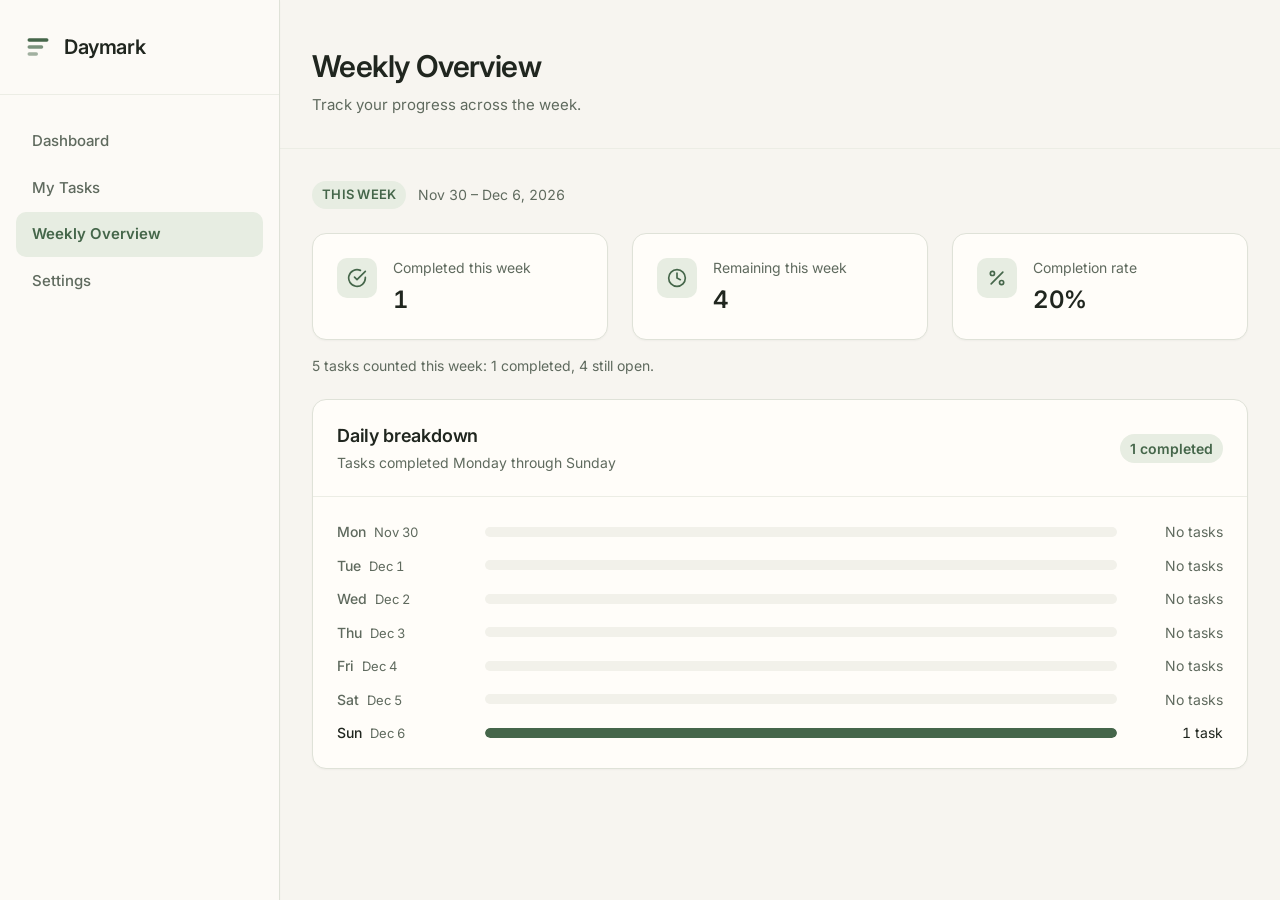
==== overview.html @ 97582ee8 "chore: checkpoint validated Daymark phases 1-3" ====
<!DOCTYPE html>
<html lang="en">
<head>
    <meta charset="UTF-8">
    <meta name="viewport" content="width=device-width, initial-scale=1.0">
    <title>Weekly Overview - Daymark</title>
    <meta name="description" content="Daymark - View your weekly productivity overview.">
    <link rel="preconnect" href="https://fonts.googleapis.com">
    <link rel="preconnect" href="https://fonts.gstatic.com" crossorigin>
    <link href="https://fonts.googleapis.com/css2?family=Inter:wght@400;500;600;700&display=swap" rel="stylesheet">
    <script src="js/theme.js"></script>
    <link rel="stylesheet" href="css/styles.css">
    <link rel="stylesheet" href="css/components.css">
</head>
<body>
    <a href="#main-content" class="skip-link">Skip to main content</a>
    
    <div class="app-container">
        <!-- Mobile Header -->
        <header class="mobile-header">
            <a href="index.html" class="mobile-brand" aria-label="Daymark home">
                <svg class="mobile-brand-mark" viewBox="0 0 32 32" aria-hidden="true" focusable="false" xmlns="http://www.w3.org/2000/svg">
                    <rect x="4" y="6" width="24" height="4" rx="2" fill="currentColor"/>
                    <rect x="4" y="14" width="18" height="4" rx="2" fill="currentColor" opacity="0.7"/>
                    <rect x="4" y="22" width="12" height="4" rx="2" fill="currentColor" opacity="0.5"/>
                </svg>
                <span>Daymark</span>
            </a>
            <button class="mobile-menu-button" id="mobileMenuButton" type="button" aria-expanded="false" aria-controls="sidebarNav" aria-label="Open navigation menu">
                <span class="mobile-menu-icon" aria-hidden="true">
                    <span></span>
                    <span></span>
                    <span></span>
                </span>
                <span>Menu</span>
            </button>
        </header>
        
        <!-- Sidebar Overlay -->
        <div class="sidebar-overlay" id="sidebarOverlay"></div>
        
        <!-- Sidebar Navigation -->
        <aside class="sidebar" id="sidebarNav" role="navigation" aria-label="Main navigation">
            <div class="brand">
                <a href="index.html" class="brand-link" aria-label="Daymark home">
                    <svg class="brand-mark" viewBox="0 0 32 32" aria-hidden="true" focusable="false" xmlns="http://www.w3.org/2000/svg">
                        <rect x="4" y="6" width="24" height="4" rx="2" fill="currentColor"/>
                        <rect x="4" y="14" width="18" height="4" rx="2" fill="currentColor" opacity="0.7"/>
                        <rect x="4" y="22" width="12" height="4" rx="2" fill="currentColor" opacity="0.5"/>
                    </svg>
                    <span class="brand-name">Daymark</span>
                </a>
            </div>
            
            <nav class="nav">
                <ul class="nav-list">
                    <li class="nav-item">
                        <a href="index.html" class="nav-link">Dashboard</a>
                    </li>
                    <li class="nav-item">
                        <a href="tasks.html" class="nav-link">My Tasks</a>
                    </li>
                    <li class="nav-item">
                        <a href="overview.html" class="nav-link" aria-current="page">Weekly Overview</a>
                    </li>
                    <li class="nav-item">
                        <a href="settings.html" class="nav-link">Settings</a>
                    </li>
                </ul>
            </nav>
        </aside>
        
        <!-- Main Content -->
        <main id="main-content" class="main-content" role="main">
            <header class="page-header">
                <h1 class="page-title">Weekly Overview</h1>
                <p class="page-subtitle">Track your progress across the week.</p>
            </header>
            
            <section class="page-body overview-page">
                <div class="overview-period">
                    <span class="overview-period-badge">This week</span>
                    <p class="overview-period-range" id="overviewWeekRange"></p>
                </div>

                <div class="dashboard-notice overview-notice" id="overviewNotice" role="alert" hidden>
                    <p class="dashboard-notice-text" id="overviewNoticeText"></p>
                </div>

                <!-- Weekly summary -->
                <section class="overview-summary" aria-label="Weekly summary">
                    <article class="summary-card">
                        <div class="summary-card-icon" aria-hidden="true">
                            <svg viewBox="0 0 24 24" fill="none" stroke="currentColor" stroke-width="2" stroke-linecap="round" stroke-linejoin="round">
                                <path d="M22 11.08V12a10 10 0 1 1-5.93-9.14"></path>
                                <polyline points="22 4 12 14.01 9 11.01"></polyline>
                            </svg>
                        </div>
                        <div class="summary-card-content">
                            <p class="summary-card-label">Completed this week</p>
                            <p class="summary-card-value" id="overviewCompleted">&mdash;</p>
                        </div>
                    </article>

                    <article class="summary-card">
                        <div class="summary-card-icon" aria-hidden="true">
                            <svg viewBox="0 0 24 24" fill="none" stroke="currentColor" stroke-width="2" stroke-linecap="round" stroke-linejoin="round">
                                <circle cx="12" cy="12" r="10"></circle>
                                <polyline points="12 6 12 12 16 14"></polyline>
                            </svg>
                        </div>
                        <div class="summary-card-content">
                            <p class="summary-card-label">Remaining this week</p>
                            <p class="summary-card-value" id="overviewRemaining">&mdash;</p>
                        </div>
                    </article>

                    <article class="summary-card">
                        <div class="summary-card-icon" aria-hidden="true">
                            <svg viewBox="0 0 24 24" fill="none" stroke="currentColor" stroke-width="2" stroke-linecap="round" stroke-linejoin="round">
                                <line x1="19" y1="5" x2="5" y2="19"></line>
                                <circle cx="6.5" cy="6.5" r="2.5"></circle>
                                <circle cx="17.5" cy="17.5" r="2.5"></circle>
                            </svg>
                        </div>
                        <div class="summary-card-content">
                            <p class="summary-card-label">Completion rate</p>
                            <p class="summary-card-value" id="overviewRate">&mdash;</p>
                        </div>
                    </article>
                </section>

                <p class="overview-summary-note" id="overviewSummaryNote"></p>

                <!-- Daily completed-task breakdown -->
                <section class="card overview-breakdown" aria-labelledby="breakdownHeading">
                    <header class="card-header overview-card-header">
                        <div class="overview-card-heading">
                            <h2 class="card-title" id="breakdownHeading">Daily breakdown</h2>
                            <p class="overview-card-subtitle">Tasks completed Monday through Sunday</p>
                        </div>
                        <p class="overview-week-total" id="overviewWeekTotal">&mdash;</p>
                    </header>
                    <div class="card-body">
                        <ul class="overview-days" id="overviewDayList"></ul>
                        <p class="overview-empty" id="overviewDaysEmpty" hidden></p>
                        <p class="overview-note" id="overviewDaysNote" hidden></p>
                    </div>
                </section>
            </section>
        </main>
    </div>

    <template id="overviewDayTemplate">
        <li class="overview-day">
            <div class="overview-day-label">
                <span class="overview-day-name"></span>
                <span class="overview-day-date"></span>
            </div>
            <div class="overview-day-track" aria-hidden="true">
                <span class="overview-day-bar"></span>
            </div>
            <span class="overview-day-count"></span>
        </li>
    </template>

    <script src="js/storage.js"></script>
    <script src="js/ui.js"></script>
    <script src="js/task-store.js"></script>
    <script src="js/overview.js"></script>
</body>
</html>
---- css/styles.css ----
/*
 * Daymark - Base Styles
 * Minimalist, responsive personal productivity web app
 * Design System - Part 2
 */

:root {
  /* Color Palette - Daymark Design System */
  --bg-primary: #F7F5F0;
  --bg-secondary: #FFFDF9;
  --bg-sidebar: #FCFAF6;
  --bg-subtle: #F2F1EA;
  --bg-sage-light: #E7EDE2;
  --bg-sage-hover: #DCE6D7;
  --bg-completed: #FBFAF5;
  --chart-bar: #96B590;
  --accent-primary: #45664A;
  --accent-hover: #36543B;
  --accent-contrast: #FFFFFF;
  --accent-highlight: rgba(255, 255, 255, 0.12);
  --text-primary: #20261F;
  --text-secondary: #5F6A5E;
  --border-color: #DFE2D8;
  --border-light: #ECEDE5;
  --border-strong: #CFD6C9;
  --focus-color: #3E6043;
  --danger-bg: #FCF1EF;
  --danger-border: #F0C8C2;
  --danger-text: #A82E28;
  --danger-solid: #B23A32;
  --danger-solid-hover: #992E27;
  --danger-contrast: #FFFFFF;
  --warning-bg: #FBF4E3;
  --warning-text: #8A5700;
  --overlay-bg: rgba(28, 35, 28, 0.38);
  --selection-bg: #DCE8D8;
  --shadow-subtle: 0 1px 2px rgba(32, 38, 31, 0.03);
  --shadow-light: 0 1px 2px rgba(32, 38, 31, 0.035);
  --shadow-medium: 0 16px 40px -24px rgba(32, 38, 31, 0.28), 0 4px 12px -8px rgba(32, 38, 31, 0.12);
  --shadow-dialog: 0 24px 48px -16px rgba(32, 38, 31, 0.22);
  
  /* Border Radius - 10-16px range */
  --radius-sm: 10px;
  --radius-md: 12px;
  --radius-lg: 14px;
  --radius-xl: 16px;
  --radius-pill: 999px;
  
  /* Spacing - 8px rhythm */
  --space-1: 0.5rem;   /* 8px */
  --space-2: 0.75rem;  /* 12px */
  --space-3: 1rem;     /* 16px */
  --space-4: 1.5rem;   /* 24px */
  --space-5: 2rem;     /* 32px */
  --space-6: 3rem;     /* 48px */
  --space-7: 4rem;     /* 64px */
  
  /* Legacy spacing aliases for compatibility */
  --space-xs: var(--space-1);
  --space-sm: var(--space-2);
  --space-md: var(--space-3);
  --space-lg: var(--space-4);
  --space-xl: var(--space-5);
  --space-2xl: var(--space-6);
  
  /* Typography */
  --font-family: Inter, -apple-system, BlinkMacSystemFont, 'Segoe UI', 'Roboto', 'Oxygen',
    'Ubuntu', 'Cantarell', 'Fira Sans', 'Droid Sans', 'Helvetica Neue',
    sans-serif;
  --font-size-xs: 0.8125rem;  /* 13px */
  --font-size-sm: 0.875rem;   /* 14px */
  --font-size-base: 0.9375rem; /* 15px */
  --font-size-md: 1rem;       /* 16px */
  --font-size-lg: 1.125rem;   /* 18px */
  --font-size-xl: 1.25rem;    /* 20px */
  --font-size-2xl: 1.5rem;    /* 24px */
  --font-size-3xl: 1.875rem;  /* 30px */
  
  --line-height-tight: 1.25;
  --line-height-snug: 1.375;
  --line-height-normal: 1.5;
  --line-height-relaxed: 1.625;
  --line-height-loose: 1.75;
  
  --font-weight-normal: 400;
  --font-weight-medium: 500;
  --font-weight-semibold: 600;
  --font-weight-bold: 700;
  
  /* Layout */
  --sidebar-width: 280px;
  --header-height: 64px;
  --content-max-width: 1280px;
  
  /* Transitions */
  --transition-fast: 150ms ease;
  --transition-base: 200ms ease;
  --transition-slow: 300ms ease;
  
  color-scheme: light;
}

/* Dark appearance */
html[data-theme="dark"] {
  color-scheme: dark;
  --bg-primary: #121612;
  --bg-secondary: #1B201B;
  --bg-sidebar: #171C17;
  --bg-subtle: #242B23;
  --bg-sage-light: #2B372B;
  --bg-sage-hover: #354435;
  --bg-completed: #191E19;
  --chart-bar: #55795A;
  --accent-primary: #A2CBA5;
  --accent-hover: #BADDBE;
  --accent-contrast: #101A11;
  --accent-highlight: rgba(255, 255, 255, 0.18);
  --text-primary: #EEF3ED;
  --text-secondary: #A9B5A7;
  --border-color: #374036;
  --border-light: #2B332A;
  --border-strong: #4A5648;
  --focus-color: #BCDEC0;
  --danger-bg: #382221;
  --danger-border: #6F3733;
  --danger-text: #F3B4AE;
  --danger-solid: #C64B43;
  --danger-solid-hover: #B5413A;
  --danger-contrast: #FFFFFF;
  --warning-bg: #382F1D;
  --warning-text: #F0C77E;
  --overlay-bg: rgba(0, 0, 0, 0.62);
  --selection-bg: #354A36;
  --shadow-subtle: 0 1px 2px rgba(0, 0, 0, 0.24);
  --shadow-light: 0 1px 2px rgba(0, 0, 0, 0.28);
  --shadow-medium: 0 16px 40px -22px rgba(0, 0, 0, 0.7), 0 4px 12px -8px rgba(0, 0, 0, 0.35);
  --shadow-dialog: 0 24px 48px -16px rgba(0, 0, 0, 0.68);
}

/* Reset and Base Styles */
*, *::before, *::after {
  box-sizing: border-box;
}

* {
  margin: 0;
  padding: 0;
}

[hidden] {
  display: none !important;
}

html {
  line-height: var(--line-height-relaxed);
  -webkit-text-size-adjust: 100%;
  font-family: var(--font-family);
  font-synthesis: none;
  text-rendering: optimizeLegibility;
}

body {
  background-color: var(--bg-primary);
  color: var(--text-primary);
  min-height: 100vh;
  font-size: var(--font-size-base);
  font-weight: var(--font-weight-normal);
  line-height: var(--line-height-normal);
  -webkit-font-smoothing: antialiased;
  -moz-osx-font-smoothing: grayscale;
}

::selection {
  background-color: var(--selection-bg);
  color: var(--text-primary);
}

/* Accessibility - Skip to main content */
.skip-link {
  position: absolute;
  top: -40px;
  left: 0;
  background: var(--accent-primary);
  color: var(--accent-contrast);
  padding: var(--space-1) var(--space-3);
  text-decoration: none;
  font-size: var(--font-size-sm);
  font-weight: var(--font-weight-medium);
  z-index: 100;
  border-radius: 0 0 var(--radius-sm) 0;
  transition: top var(--transition-base);
}

.skip-link:focus {
  top: 0;
  outline: 2px solid var(--focus-color);
  outline-offset: 2px;
}

/* Layout Structure */
.app-container {
  display: flex;
  min-height: 100vh;
}

/* Mobile header is only shown at the mobile breakpoint */
.mobile-header {
  display: none;
}

/* Mobile Menu Button */
.mobile-menu-button {
  display: none;
  align-items: center;
  gap: var(--space-1);
  padding: var(--space-2) var(--space-3);
  font-family: var(--font-family);
  font-size: var(--font-size-sm);
  font-weight: var(--font-weight-medium);
  color: var(--text-primary);
  background-color: var(--bg-secondary);
  border: 1px solid var(--border-color);
  border-radius: var(--radius-sm);
  cursor: pointer;
  transition: background-color var(--transition-base), border-color var(--transition-base),
    color var(--transition-base), transform var(--transition-fast);
}

.mobile-menu-button:hover {
  background-color: var(--bg-subtle);
  border-color: var(--border-strong);
}

.mobile-menu-button:active {
  transform: translateY(1px);
}

.mobile-menu-button[aria-expanded="true"] {
  color: var(--accent-primary);
  background-color: var(--bg-sage-light);
  border-color: var(--accent-primary);
}

.mobile-menu-button:focus {
  outline: 2px solid var(--focus-color);
  outline-offset: 2px;
}

.mobile-menu-icon {
  width: 18px;
  height: 18px;
  display: flex;
  flex-direction: column;
  justify-content: center;
  gap: 3px;
}

.mobile-menu-icon span {
  display: block;
  width: 100%;
  height: 2px;
  background-color: currentColor;
  border-radius: 1px;
}

/* Sidebar */
.sidebar {
  width: var(--sidebar-width);
  background-color: var(--bg-sidebar);
  border-right: 1px solid var(--border-color);
  display: flex;
  flex-direction: column;
  position: fixed;
  left: 0;
  top: 0;
  height: 100vh;
  overflow-y: auto;
  z-index: 50;
  box-shadow: var(--shadow-subtle);
}

/* Brand */
.brand {
  padding: var(--space-5) var(--space-4);
  border-bottom: 1px solid var(--border-light);
}

.brand-link {
  display: flex;
  align-items: center;
  gap: var(--space-2);
  text-decoration: none;
  color: var(--text-primary);
  font-size: var(--font-size-xl);
  font-weight: var(--font-weight-semibold);
  letter-spacing: -0.02em;
  transition: color var(--transition-base);
}

.brand-link:hover {
  color: var(--accent-primary);
}

.brand-link:focus {
  outline: 2px solid var(--focus-color);
  outline-offset: 2px;
  border-radius: var(--radius-sm);
}

.brand-mark {
  width: 28px;
  height: 28px;
  flex-shrink: 0;
  color: var(--accent-primary);
}

.brand-name {
  font-weight: var(--font-weight-semibold);
}

/* Navigation */
.nav {
  flex: 1;
  padding: var(--space-4) 0;
}

.nav-list {
  list-style: none;
  display: flex;
  flex-direction: column;
  gap: 2px;
  padding: 0 var(--space-3);
}

.nav-item {
  width: 100%;
}

.nav-link {
  display: flex;
  align-items: center;
  padding: var(--space-2) var(--space-3);
  text-decoration: none;
  color: var(--text-secondary);
  font-size: var(--font-size-base);
  border-radius: var(--radius-sm);
  transition: background-color var(--transition-base), color var(--transition-base);
  font-weight: var(--font-weight-medium);
  line-height: var(--line-height-snug);
}

.nav-link:hover {
  background-color: var(--bg-subtle);
  color: var(--text-primary);
}

.nav-link:active {
  background-color: var(--bg-sage-light);
}

.nav-link:focus {
  outline: 2px solid var(--focus-color);
  outline-offset: 2px;
  background-color: var(--bg-subtle);
  color: var(--text-primary);
}

.nav-link[aria-current="page"] {
  background-color: var(--bg-sage-light);
  color: var(--accent-primary);
  font-weight: var(--font-weight-semibold);
}

.nav-link[aria-current="page"]:hover {
  background-color: var(--bg-sage-hover);
}

/* Main Content */
.main-content {
  flex: 1;
  margin-left: var(--sidebar-width);
  min-height: 100vh;
  background-color: var(--bg-primary);
}

.page-header {
  padding: var(--space-6) var(--space-5) var(--space-5);
  /* Keep header text aligned with the centered page body on wide screens. */
  padding-inline: max(
    var(--space-5),
    calc((100% - var(--content-max-width)) / 2 + var(--space-5))
  );
  border-bottom: 1px solid var(--border-light);
  background-color: transparent;
}

.page-title {
  font-size: var(--font-size-3xl);
  font-weight: var(--font-weight-semibold);
  color: var(--text-primary);
  letter-spacing: -0.02em;
  line-height: var(--line-height-tight);
  margin-bottom: var(--space-1);
}

.page-subtitle {
  font-size: var(--font-size-base);
  color: var(--text-secondary);
  line-height: var(--line-height-normal);
}

/* Typography polish */
.page-title,
.dashboard-greeting,
.dashboard-card-title,
.card-title,
.task-empty-title,
.dialog-title {
  text-wrap: balance;
}

.summary-card-value,
.settings-task-count,
.dashboard-date,
.deadline-date,
.overview-period-range,
.overview-day-date,
.overview-day-count,
.weekly-labels,
.task-due,
.task-completed-at {
  font-variant-numeric: tabular-nums;
}

.page-body {
  width: 100%;
  max-width: var(--content-max-width);
  margin-inline: auto;
  padding: var(--space-5);
}

/* Placeholder Content (kept for other pages) */
.placeholder-section {
  background-color: var(--bg-secondary);
  border: 1px solid var(--border-color);
  border-radius: var(--radius-lg);
  padding: var(--space-5);
  box-shadow: var(--shadow-light);
}

.placeholder-title {
  font-size: var(--font-size-lg);
  font-weight: var(--font-weight-semibold);
  color: var(--text-primary);
  line-height: var(--line-height-snug);
  margin-bottom: var(--space-2);
}

.placeholder-description {
  color: var(--text-secondary);
  font-size: var(--font-size-base);
  line-height: var(--line-height-relaxed);
}

/* Dashboard Styles */
.dashboard-welcome {
  margin-bottom: var(--space-5);
}

.dashboard-greeting {
  font-size: var(--font-size-2xl);
  font-weight: var(--font-weight-semibold);
  color: var(--text-primary);
  line-height: var(--line-height-tight);
  letter-spacing: -0.02em;
  margin-bottom: var(--space-1);
}

.dashboard-date {
  font-size: var(--font-size-base);
  color: var(--text-secondary);
  margin-bottom: var(--space-1);
}

.dashboard-tagline {
  font-size: var(--font-size-base);
  color: var(--text-secondary);
}

.dashboard-notice {
  margin-bottom: var(--space-4);
  padding: var(--space-3) var(--space-4);
  border: 1px solid var(--danger-border);
  border-left: 4px solid var(--danger-solid);
  border-radius: var(--radius-md);
  background-color: var(--danger-bg);
}

.dashboard-notice-text {
  font-size: var(--font-size-sm);
  color: var(--danger-text);
  line-height: var(--line-height-snug);
}

/* Summary Cards */
.dashboard-summary {
  display: grid;
  grid-template-columns: repeat(3, 1fr);
  gap: var(--space-4);
  margin-bottom: var(--space-5);
}

.summary-card {
  background-color: var(--bg-secondary);
  border: 1px solid var(--border-color);
  border-radius: var(--radius-lg);
  padding: var(--space-4);
  box-shadow: var(--shadow-light);
  display: flex;
  align-items: flex-start;
  gap: var(--space-3);
}

.summary-card-icon {
  width: 40px;
  height: 40px;
  border-radius: var(--radius-sm);
  background-color: var(--bg-sage-light);
  color: var(--accent-primary);
  display: flex;
  align-items: center;
  justify-content: center;
  flex-shrink: 0;
}

.summary-card-icon svg {
  width: 20px;
  height: 20px;
}

.summary-card-content {
  flex: 1;
  min-width: 0;
}

.summary-card-label {
  font-size: var(--font-size-sm);
  color: var(--text-secondary);
  margin-bottom: var(--space-1);
  line-height: var(--line-height-snug);
}

.summary-card-value {
  font-size: var(--font-size-2xl);
  font-weight: var(--font-weight-semibold);
  color: var(--text-primary);
  line-height: var(--line-height-tight);
  letter-spacing: -0.02em;
}

/* Dashboard Grid */
.dashboard-grid {
  display: grid;
  grid-template-columns: 2fr 1fr;
  gap: var(--space-5);
  align-items: start;
}

.dashboard-main {
  display: flex;
  flex-direction: column;
  gap: var(--space-5);
}

.dashboard-sidebar {
  display: flex;
  flex-direction: column;
  gap: var(--space-5);
}

/* Dashboard Cards */
.dashboard-card {
  background-color: var(--bg-secondary);
  border: 1px solid var(--border-color);
  border-radius: var(--radius-lg);
  box-shadow: var(--shadow-light);
  overflow: hidden;
}

.dashboard-card-header {
  padding: var(--space-4) var(--space-4) var(--space-3);
  display: flex;
  align-items: center;
  justify-content: space-between;
  gap: var(--space-2);
  border-bottom: 1px solid var(--border-light);
}

.dashboard-card-title {
  font-size: var(--font-size-lg);
  font-weight: var(--font-weight-semibold);
  color: var(--text-primary);
  line-height: var(--line-height-snug);
  letter-spacing: -0.01em;
}

.dashboard-card-link {
  flex-shrink: 0;
  font-size: var(--font-size-sm);
  color: var(--accent-primary);
  text-decoration: none;
  font-weight: var(--font-weight-medium);
  white-space: nowrap;
  transition: color var(--transition-base);
}

.dashboard-card-link:hover {
  color: var(--accent-hover);
  text-decoration: underline;
}

.dashboard-card-link:focus {
  outline: 2px solid var(--focus-color);
  outline-offset: 2px;
  border-radius: var(--radius-sm);
}

.dashboard-card-body {
  padding: var(--space-4);
}

/* Today's Tasks */
.tasks-list {
  display: flex;
  flex-direction: column;
  gap: var(--space-2);
}

.task-item {
  display: flex;
  align-items: flex-start;
  gap: var(--space-3);
  padding: var(--space-3);
  border: 1px solid var(--border-light);
  border-radius: var(--radius-md);
  transition: background-color var(--transition-base), border-color var(--transition-base),
    box-shadow var(--transition-base);
}

.task-item:hover {
  background-color: var(--bg-primary);
  border-color: var(--border-strong);
  box-shadow: var(--shadow-subtle);
}

.task-item:focus-within {
  border-color: var(--accent-primary);
  box-shadow: 0 0 0 1px var(--accent-primary);
}

.task-checkbox {
  width: 18px;
  height: 18px;
  margin-top: 2px;
  cursor: pointer;
  accent-color: var(--accent-primary);
  flex-shrink: 0;
}

.task-content {
  flex: 1;
  min-width: 0;
  display: flex;
  flex-direction: column;
  gap: var(--space-1);
}

.task-title {
  font-size: var(--font-size-base);
  color: var(--text-primary);
  font-weight: var(--font-weight-semibold);
  line-height: var(--line-height-snug);
}

.task-meta {
  display: flex;
  align-items: center;
  flex-wrap: wrap;
  gap: var(--space-2);
  font-size: var(--font-size-xs);
}

.task-category {
  color: var(--text-secondary);
  padding: 2px var(--space-1);
  background-color: var(--bg-sage-light);
  border-radius: var(--radius-pill);
  font-weight: var(--font-weight-medium);
}

.task-priority {
  padding: 2px var(--space-1);
  border-radius: var(--radius-pill);
  font-weight: var(--font-weight-medium);
}

.task-priority-high {
  background-color: var(--danger-bg);
  color: var(--danger-text);
}

.task-priority-medium {
  background-color: var(--warning-bg);
  color: var(--warning-text);
}

.task-priority-low {
  background-color: var(--bg-sage-light);
  color: var(--accent-primary);
}

.task-time {
  color: var(--text-secondary);
}

.task-time-overdue {
  color: var(--danger-text);
  font-weight: var(--font-weight-medium);
}

.task-time-completed {
  color: var(--accent-primary);
}

.task-item.is-completed .task-title {
  color: var(--text-secondary);
  text-decoration: line-through;
}

.dashboard-empty {
  padding: var(--space-4) var(--space-2);
  text-align: center;
  font-size: var(--font-size-sm);
  color: var(--text-secondary);
}

.dashboard-more-link {
  display: inline-block;
  margin-top: var(--space-3);
  font-size: var(--font-size-sm);
  font-weight: var(--font-weight-medium);
  color: var(--accent-primary);
  text-decoration: none;
  transition: color var(--transition-base);
}

.dashboard-more-link:hover {
  color: var(--accent-hover);
  text-decoration: underline;
}

.dashboard-more-link:focus {
  outline: 2px solid var(--focus-color);
  outline-offset: 2px;
  border-radius: var(--radius-sm);
}

/* Upcoming Deadlines */
.deadlines-list {
  display: flex;
  flex-direction: column;
  gap: var(--space-2);
}

.deadline-item {
  padding: var(--space-3);
  border: 1px solid var(--border-light);
  border-radius: var(--radius-md);
  display: flex;
  flex-direction: column;
  gap: var(--space-1);
}

.deadline-item.urgent {
  border-color: var(--danger-border);
  background-color: var(--danger-bg);
}

.deadline-title {
  font-size: var(--font-size-base);
  color: var(--text-primary);
  font-weight: var(--font-weight-medium);
  line-height: var(--line-height-snug);
}

.deadline-date {
  font-size: var(--font-size-xs);
  color: var(--text-secondary);
}

.deadline-item.urgent .deadline-date {
  color: var(--danger-text);
  font-weight: var(--font-weight-medium);
}

/* Weekly Progress */
.weekly-chart {
  display: flex;
  align-items: end;
  gap: var(--space-2);
  height: 120px;
  margin-bottom: var(--space-2);
  padding: var(--space-2) 0;
}

.weekly-bar-container {
  flex: 1;
  display: flex;
  flex-direction: column;
  align-items: center;
  gap: var(--space-1);
  height: 100%;
  justify-content: end;
}

.weekly-bar {
  width: 100%;
  min-height: 8px;
  background-color: var(--chart-bar);
  border-radius: var(--radius-sm) var(--radius-sm) 0 0;
  position: relative;
  transition: height var(--transition-base), background-color var(--transition-base);
}

.weekly-day {
  font-size: var(--font-size-xs);
  color: var(--text-secondary);
  font-weight: var(--font-weight-medium);
}

.weekly-labels {
  display: flex;
  justify-content: space-between;
  font-size: var(--font-size-xs);
  color: var(--text-secondary);
}

/* Daily Focus */
.focus-card {
  margin-bottom: var(--space-5);
  border-color: var(--border-strong);
}

.focus-card-header {
  align-items: flex-start;
}

.focus-heading-group {
  display: flex;
  align-items: flex-start;
  gap: var(--space-3);
  min-width: 0;
}

.focus-icon {
  display: flex;
  align-items: center;
  justify-content: center;
  width: 40px;
  height: 40px;
  flex-shrink: 0;
  color: var(--accent-primary);
  background-color: var(--bg-sage-light);
  border-radius: var(--radius-sm);
}

.focus-icon svg {
  width: 20px;
  height: 20px;
}

.focus-heading-text {
  min-width: 0;
}

.focus-date {
  margin-top: 2px;
  color: var(--text-secondary);
  font-size: var(--font-size-sm);
  font-variant-numeric: tabular-nums;
}

.focus-manage {
  flex-shrink: 0;
}

.focus-body {
  display: flex;
  flex-direction: column;
  gap: var(--space-4);
}

.focus-storage-note {
  padding: var(--space-2) var(--space-3);
  color: var(--warning-text);
  background-color: var(--warning-bg);
  border: 1px solid var(--border-color);
  border-radius: var(--radius-sm);
  font-size: var(--font-size-sm);
  line-height: var(--line-height-snug);
  overflow-wrap: anywhere;
}

.focus-storage-note.is-error {
  color: var(--danger-text);
  background-color: var(--danger-bg);
  border-color: var(--danger-border);
}

.focus-intention {
  padding: var(--space-3);
  background-color: var(--bg-subtle);
  border-left: 3px solid var(--accent-primary);
  border-radius: var(--radius-md);
}

.focus-label {
  display: block;
  margin-bottom: var(--space-1);
  color: var(--text-secondary);
  font-size: var(--font-size-xs);
  font-weight: var(--font-weight-semibold);
  letter-spacing: 0.06em;
  line-height: var(--line-height-snug);
  text-transform: uppercase;
}

.focus-intention-text {
  color: var(--text-primary);
  font-size: var(--font-size-md);
  line-height: var(--line-height-normal);
  overflow-wrap: anywhere;
}

.focus-intention-text.is-placeholder {
  color: var(--text-secondary);
  font-style: italic;
}

.focus-text-button {
  margin-top: var(--space-1);
  padding: 2px 0;
  color: var(--accent-primary);
  background: none;
  border: 0;
  border-radius: var(--radius-sm);
  font-family: var(--font-family);
  font-size: var(--font-size-sm);
  font-weight: var(--font-weight-medium);
  line-height: var(--line-height-normal);
  cursor: pointer;
  transition: color var(--transition-base);
}

.focus-text-button:hover {
  color: var(--accent-hover);
  text-decoration: underline;
}

.focus-text-button:focus-visible {
  outline: 2px solid var(--focus-color);
  outline-offset: 2px;
}

.focus-intention-input {
  min-height: 76px;
  width: 100%;
}

.focus-intention-form .focus-intention-input {
  min-height: 76px;
}

.focus-intention-meta {
  display: flex;
  justify-content: space-between;
  gap: var(--space-2);
  margin-top: var(--space-1);
}

.focus-hint {
  color: var(--text-secondary);
  font-size: var(--font-size-xs);
  line-height: var(--line-height-snug);
}

.focus-form-actions {
  display: flex;
  flex-wrap: wrap;
  gap: var(--space-2);
  margin-top: var(--space-2);
}

.focus-progress {
  display: flex;
  flex-direction: column;
  gap: var(--space-1);
}

.focus-progress-header {
  display: flex;
  align-items: flex-end;
  justify-content: space-between;
  gap: var(--space-2);
}

.focus-progress-header .focus-label {
  margin-bottom: 2px;
}

.focus-progress-count {
  color: var(--text-primary);
  font-size: var(--font-size-base);
  font-weight: var(--font-weight-semibold);
  font-variant-numeric: tabular-nums;
  line-height: var(--line-height-snug);
}

.focus-progress-percent {
  color: var(--accent-primary);
  font-size: var(--font-size-xl);
  font-weight: var(--font-weight-semibold);
  font-variant-numeric: tabular-nums;
  line-height: 1;
}

.focus-progress-track {
  height: 8px;
  margin-top: var(--space-1);
  overflow: hidden;
  background-color: var(--bg-subtle);
  border: 1px solid var(--border-light);
  border-radius: var(--radius-pill);
}

.focus-progress-fill {
  width: 0;
  height: 100%;
  background-color: var(--accent-primary);
  border-radius: inherit;
  transition: width var(--transition-base), background-color var(--transition-base);
}

.focus-summary {
  color: var(--text-secondary);
  font-size: var(--font-size-sm);
  line-height: var(--line-height-snug);
}

.focus-task-grid {
  display: grid;
  grid-template-columns: repeat(auto-fit, minmax(200px, 1fr));
  gap: var(--space-2);
}

.focus-task {
  display: flex;
  align-items: flex-start;
  gap: var(--space-2);
  min-width: 0;
  padding: var(--space-3);
  background-color: var(--bg-secondary);
  border: 1px solid var(--border-light);
  border-radius: var(--radius-md);
  transition: background-color var(--transition-base), border-color var(--transition-base),
    box-shadow var(--transition-base);
}

.focus-task:hover {
  background-color: var(--bg-primary);
  border-color: var(--border-strong);
  box-shadow: var(--shadow-subtle);
}

.focus-task:focus-within {
  border-color: var(--accent-primary);
  box-shadow: 0 0 0 1px var(--accent-primary);
}

.focus-task.is-completed {
  background-color: var(--bg-completed);
}

.focus-task-check {
  display: flex;
  align-items: center;
  justify-content: center;
  width: 28px;
  height: 28px;
  margin: -2px 0 0 -4px;
  flex-shrink: 0;
  border-radius: var(--radius-sm);
  cursor: pointer;
}

.focus-task-checkbox {
  width: 18px;
  height: 18px;
  margin: 0;
  accent-color: var(--accent-primary);
  cursor: pointer;
}

.focus-task-content {
  display: flex;
  flex: 1;
  flex-direction: column;
  gap: var(--space-1);
  min-width: 0;
}

.focus-task-title {
  color: var(--text-primary);
  font-size: var(--font-size-sm);
  font-weight: var(--font-weight-semibold);
  line-height: var(--line-height-snug);
  overflow-wrap: anywhere;
}

.focus-task.is-completed .focus-task-title {
  color: var(--text-secondary);
  text-decoration: line-through;
}

.focus-task-meta {
  display: flex;
  align-items: center;
  flex-wrap: wrap;
  gap: 6px;
  font-size: var(--font-size-xs);
  line-height: var(--line-height-snug);
}

.focus-task-meta .task-category,
.focus-task-meta .task-priority {
  font-size: var(--font-size-xs);
}

.focus-task-meta .task-time {
  font-size: var(--font-size-xs);
}

.focus-task-remove {
  width: 32px;
  height: 32px;
  margin: -4px -4px 0 0;
  font-size: var(--font-size-lg);
}

.focus-task .focus-task-remove {
  width: 32px;
  height: 32px;
}

.focus-empty {
  display: flex;
  flex-direction: column;
  align-items: center;
  gap: var(--space-2);
  padding: var(--space-4) var(--space-3);
  text-align: center;
  background-color: var(--bg-primary);
  border: 1px dashed var(--border-strong);
  border-radius: var(--radius-md);
}

.focus-empty-title {
  color: var(--text-primary);
  font-size: var(--font-size-md);
  font-weight: var(--font-weight-semibold);
  line-height: var(--line-height-snug);
}

.focus-empty-text {
  max-width: 46ch;
  color: var(--text-secondary);
  font-size: var(--font-size-sm);
  line-height: var(--line-height-relaxed);
}

.focus-empty .btn {
  margin-top: var(--space-1);
}

.focus-complete {
  display: flex;
  align-items: flex-start;
  gap: var(--space-3);
  padding: var(--space-3);
  background-color: var(--bg-sage-light);
  border: 1px solid var(--border-color);
  border-radius: var(--radius-md);
}

.focus-complete-icon {
  display: flex;
  align-items: center;
  justify-content: center;
  width: 28px;
  height: 28px;
  flex-shrink: 0;
  color: var(--accent-contrast);
  background-color: var(--accent-primary);
  border-radius: 50%;
}

.focus-complete-icon svg {
  width: 16px;
  height: 16px;
}

.focus-complete-title {
  color: var(--text-primary);
  font-size: var(--font-size-base);
  font-weight: var(--font-weight-semibold);
  line-height: var(--line-height-snug);
}

.focus-complete-text {
  margin-top: 2px;
  color: var(--text-secondary);
  font-size: var(--font-size-sm);
  line-height: var(--line-height-snug);
}

/* Daily Focus selection dialog */
.focus-dialog-body {
  display: flex;
  flex-direction: column;
  gap: var(--space-2);
}

.focus-dialog-intro {
  color: var(--text-secondary);
  font-size: var(--font-size-sm);
  line-height: var(--line-height-relaxed);
}

.focus-limit {
  color: var(--accent-primary);
  font-size: var(--font-size-xs);
  font-weight: var(--font-weight-semibold);
  font-variant-numeric: tabular-nums;
  line-height: var(--line-height-snug);
}

.focus-dialog-list {
  display: flex;
  flex-direction: column;
  gap: var(--space-3);
}

.focus-candidate-group {
  min-width: 0;
  padding: 0;
  border: 0;
}

.focus-candidate-group legend {
  padding: 0;
  margin-bottom: var(--space-1);
  color: var(--text-secondary);
  font-size: var(--font-size-xs);
  font-weight: var(--font-weight-semibold);
  letter-spacing: 0.06em;
  text-transform: uppercase;
}

.focus-candidate-note {
  margin-bottom: var(--space-1);
  color: var(--text-secondary);
  font-size: var(--font-size-xs);
  line-height: var(--line-height-snug);
}

.focus-candidate-list {
  display: flex;
  flex-direction: column;
  gap: var(--space-1);
}

.focus-candidate {
  display: flex;
  align-items: flex-start;
  gap: var(--space-2);
  padding: var(--space-2);
  background-color: var(--bg-secondary);
  border: 1px solid var(--border-light);
  border-radius: var(--radius-sm);
  cursor: pointer;
  transition: background-color var(--transition-base), border-color var(--transition-base),
    box-shadow var(--transition-base);
}

.focus-candidate:hover {
  background-color: var(--bg-primary);
  border-color: var(--border-strong);
}

.focus-candidate:focus-within {
  border-color: var(--accent-primary);
  box-shadow: 0 0 0 1px var(--accent-primary);
}

.focus-candidate.is-selected {
  background-color: var(--bg-subtle);
  border-color: var(--accent-primary);
}

.focus-candidate-checkbox {
  width: 18px;
  height: 18px;
  margin-top: 2px;
  flex-shrink: 0;
  accent-color: var(--accent-primary);
  cursor: pointer;
}

.focus-candidate-body {
  display: flex;
  flex: 1;
  flex-direction: column;
  gap: 4px;
  min-width: 0;
}

.focus-candidate-title {
  color: var(--text-primary);
  font-size: var(--font-size-sm);
  font-weight: var(--font-weight-medium);
  line-height: var(--line-height-snug);
  overflow-wrap: anywhere;
}

.focus-candidate.is-completed .focus-candidate-title {
  color: var(--text-secondary);
  text-decoration: line-through;
}

.focus-candidate-meta {
  display: flex;
  align-items: center;
  flex-wrap: wrap;
  gap: 6px;
  color: var(--text-secondary);
  font-size: var(--font-size-xs);
  line-height: var(--line-height-snug);
}

.focus-candidate-status {
  color: var(--accent-primary);
  font-weight: var(--font-weight-medium);
}

.focus-dialog-empty {
  padding: var(--space-4) var(--space-2);
  color: var(--text-secondary);
  font-size: var(--font-size-sm);
  line-height: var(--line-height-relaxed);
  text-align: center;
}

.focus-dialog-empty a {
  color: var(--accent-primary);
  font-weight: var(--font-weight-medium);
  text-decoration: underline;
  text-underline-offset: 2px;
}

.focus-dialog-empty a:focus-visible {
  outline: 2px solid var(--focus-color);
  outline-offset: 2px;
  border-radius: var(--radius-sm);
}

/* Weekly Overview Page */
.overview-page {
  display: flex;
  flex-direction: column;
  gap: var(--space-4);
}

.overview-period {
  display: flex;
  align-items: center;
  flex-wrap: wrap;
  gap: var(--space-2);
}

.overview-period-badge {
  display: inline-flex;
  align-items: center;
  padding: 4px 10px;
  border-radius: var(--radius-pill);
  background-color: var(--bg-sage-light);
  color: var(--accent-primary);
  font-size: var(--font-size-xs);
  font-weight: var(--font-weight-semibold);
  letter-spacing: 0.02em;
  text-transform: uppercase;
}

.overview-period-range {
  font-size: var(--font-size-sm);
  color: var(--text-secondary);
}

.overview-notice {
  margin-bottom: 0;
}

.overview-summary {
  display: grid;
  grid-template-columns: repeat(3, minmax(0, 1fr));
  gap: var(--space-4);
}

.overview-summary-note {
  margin-top: calc(var(--space-1) * -1);
  font-size: var(--font-size-sm);
  color: var(--text-secondary);
  line-height: var(--line-height-snug);
}

.overview-card-header {
  display: flex;
  align-items: center;
  justify-content: space-between;
  gap: var(--space-3);
}

.overview-card-heading {
  min-width: 0;
}

.overview-card-subtitle {
  margin-top: 4px;
  font-size: var(--font-size-sm);
  color: var(--text-secondary);
  line-height: var(--line-height-snug);
}

.overview-week-total {
  flex-shrink: 0;
  padding: 4px 10px;
  border-radius: var(--radius-pill);
  background-color: var(--bg-sage-light);
  color: var(--accent-primary);
  font-size: var(--font-size-sm);
  font-weight: var(--font-weight-semibold);
  white-space: nowrap;
}

.overview-days {
  display: flex;
  flex-direction: column;
  gap: var(--space-2);
  list-style: none;
}

.overview-day {
  display: grid;
  grid-template-columns: 132px minmax(0, 1fr) 90px;
  align-items: center;
  gap: var(--space-3);
}

.overview-day-label {
  display: flex;
  align-items: baseline;
  gap: var(--space-1);
  min-width: 0;
}

.overview-day-name {
  font-size: var(--font-size-sm);
  font-weight: var(--font-weight-medium);
  color: var(--text-primary);
}

.overview-day-date {
  font-size: var(--font-size-xs);
  color: var(--text-secondary);
  white-space: nowrap;
}

.overview-day-track {
  height: 10px;
  border-radius: var(--radius-pill);
  background-color: var(--bg-subtle);
  overflow: hidden;
}

.overview-day-bar {
  display: block;
  width: 0;
  height: 100%;
  border-radius: var(--radius-pill);
  background-color: var(--accent-primary);
  transition: width var(--transition-base);
}

.overview-day.is-empty .overview-day-name,
.overview-day.is-empty .overview-day-count {
  color: var(--text-secondary);
}

.overview-day-count {
  font-size: var(--font-size-sm);
  color: var(--text-primary);
  text-align: right;
  white-space: nowrap;
}

.overview-empty {
  padding: var(--space-4) var(--space-2);
  text-align: center;
  font-size: var(--font-size-sm);
  color: var(--text-secondary);
}

.overview-note {
  margin-top: var(--space-3);
  font-size: var(--font-size-xs);
  color: var(--text-secondary);
  line-height: var(--line-height-snug);
}

/* Settings Page */
.settings-page {
  display: flex;
  flex-direction: column;
  gap: var(--space-4);
}

.settings-card-header .settings-description {
  margin-top: var(--space-1);
  font-size: var(--font-size-sm);
  color: var(--text-secondary);
  line-height: var(--line-height-snug);
}

.settings-fieldset {
  min-width: 0;
  margin: 0;
  padding: 0;
  border: 0;
}

.settings-fieldset:disabled .settings-choice {
  opacity: 0.55;
  cursor: not-allowed;
}

.settings-fieldset:disabled .settings-choice:hover {
  border-color: var(--border-color);
  background-color: var(--bg-secondary);
}

.settings-choice-grid {
  display: grid;
  grid-template-columns: repeat(3, minmax(0, 1fr));
  gap: var(--space-2);
}

.settings-choice {
  display: flex;
  align-items: flex-start;
  gap: var(--space-2);
  padding: var(--space-3);
  border: 1px solid var(--border-color);
  border-radius: var(--radius-md);
  background-color: var(--bg-secondary);
  cursor: pointer;
  transition: background-color var(--transition-base), border-color var(--transition-base), box-shadow var(--transition-base);
}

.settings-choice:hover {
  border-color: var(--accent-primary);
  background-color: var(--bg-subtle);
}

.settings-choice:active {
  background-color: var(--bg-sage-light);
}

.settings-choice.is-selected {
  border-color: var(--accent-primary);
  background-color: var(--bg-sage-light);
  box-shadow: inset 0 0 0 1px var(--accent-primary);
}

.settings-choice:focus-within {
  outline: 2px solid var(--focus-color);
  outline-offset: 2px;
}

.settings-radio {
  flex-shrink: 0;
  margin: 3px 0 0;
  accent-color: var(--accent-primary);
}

.settings-choice-content {
  display: flex;
  flex-direction: column;
  gap: 2px;
  min-width: 0;
}

.settings-choice-title {
  font-size: var(--font-size-sm);
  font-weight: var(--font-weight-medium);
  color: var(--text-primary);
  line-height: var(--line-height-snug);
}

.settings-choice-description {
  font-size: var(--font-size-xs);
  color: var(--text-secondary);
  line-height: var(--line-height-snug);
}

.settings-status {
  margin-top: var(--space-3);
  font-size: var(--font-size-sm);
  color: var(--text-secondary);
  line-height: var(--line-height-snug);
}

.settings-status.is-error {
  color: var(--danger-text);
}

.settings-data-row {
  display: flex;
  align-items: center;
  justify-content: space-between;
  flex-wrap: wrap;
  gap: var(--space-4);
}

.settings-data-label {
  margin-bottom: 2px;
  font-size: var(--font-size-sm);
  color: var(--text-secondary);
}

.settings-task-count {
  font-size: var(--font-size-2xl);
  font-weight: var(--font-weight-semibold);
  color: var(--text-primary);
  line-height: var(--line-height-tight);
  letter-spacing: -0.02em;
}

.settings-actions {
  display: flex;
  flex-wrap: wrap;
  gap: var(--space-2);
}

.settings-actions .btn svg {
  width: 16px;
  height: 16px;
}

.btn:disabled {
  opacity: 0.5;
  box-shadow: none;
  cursor: not-allowed;
  transform: none;
}

.btn:disabled:hover {
  background-color: var(--bg-secondary);
  border-color: var(--border-color);
}

.btn-primary:disabled:hover {
  background-color: var(--accent-primary);
  border-color: var(--accent-primary);
}

.btn-danger:disabled:hover {
  background-color: var(--danger-solid);
  border-color: var(--danger-solid);
}

.settings-help {
  margin-top: var(--space-3);
  font-size: var(--font-size-xs);
  color: var(--text-secondary);
  line-height: var(--line-height-relaxed);
}

.settings-about {
  display: flex;
  flex-direction: column;
  gap: var(--space-2);
}

.settings-about-name {
  font-size: var(--font-size-lg);
  font-weight: var(--font-weight-semibold);
  color: var(--text-primary);
  line-height: var(--line-height-snug);
}

.settings-about-text {
  font-size: var(--font-size-base);
  color: var(--text-secondary);
  line-height: var(--line-height-relaxed);
}

.settings-about-list {
  display: grid;
  grid-template-columns: repeat(2, minmax(0, 1fr));
  gap: var(--space-3);
  margin-top: var(--space-2);
}

.settings-about-list dt {
  margin-bottom: 2px;
  font-size: var(--font-size-xs);
  font-weight: var(--font-weight-semibold);
  color: var(--text-secondary);
  letter-spacing: 0.04em;
  text-transform: uppercase;
}

.settings-about-list dd {
  margin: 0;
  font-size: var(--font-size-sm);
  color: var(--text-primary);
  overflow-wrap: anywhere;
}

/* Tasks Page */
.page-header-actions {
  display: flex;
  align-items: center;
  justify-content: space-between;
  gap: var(--space-4);
  width: 100%;
}

.page-header-text {
  min-width: 0;
}

.task-add-button {
  flex-shrink: 0;
}

.task-add-button svg {
  width: 16px;
  height: 16px;
}

.task-controls {
  display: flex;
  flex-direction: column;
  gap: var(--space-3);
  padding: var(--space-4);
  margin-bottom: var(--space-4);
  background-color: var(--bg-secondary);
  border: 1px solid var(--border-color);
  border-radius: var(--radius-lg);
  box-shadow: var(--shadow-light);
}

.task-search {
  position: relative;
}

.task-search-icon {
  position: absolute;
  top: 50%;
  left: var(--space-3);
  width: 18px;
  height: 18px;
  color: var(--text-secondary);
  pointer-events: none;
  transform: translateY(-50%);
}

.task-search .task-search-input {
  padding-left: 42px;
  padding-right: 44px;
}

.task-search-input::placeholder {
  color: var(--text-secondary);
  opacity: 1;
}

.task-search-shortcut {
  position: absolute;
  top: 50%;
  right: var(--space-2);
  display: inline-flex;
  align-items: center;
  justify-content: center;
  min-width: 24px;
  height: 24px;
  padding: 0 6px;
  font-family: var(--font-family);
  font-size: var(--font-size-xs);
  font-weight: var(--font-weight-medium);
  line-height: 1;
  color: var(--text-secondary);
  background-color: var(--bg-subtle);
  border: 1px solid var(--border-color);
  border-radius: 6px;
  pointer-events: none;
  transform: translateY(-50%);
}

.task-filter-grid {
  display: grid;
  grid-template-columns: repeat(4, minmax(0, 1fr));
  gap: var(--space-3);
}

.filter-field {
  display: flex;
  flex-direction: column;
  gap: 4px;
  min-width: 0;
}

.filter-label {
  font-size: var(--font-size-xs);
  font-weight: var(--font-weight-medium);
  color: var(--text-secondary);
  line-height: var(--line-height-snug);
}

.filter-select {
  padding-top: var(--space-1);
  padding-bottom: var(--space-1);
  text-overflow: ellipsis;
  cursor: pointer;
}

.task-list-toolbar {
  display: flex;
  align-items: center;
  justify-content: space-between;
  gap: var(--space-3);
  min-height: 28px;
  margin-bottom: var(--space-2);
}

.task-list {
  display: flex;
  flex-direction: column;
  gap: var(--space-2);
}

.task-count {
  font-size: var(--font-size-sm);
  font-weight: var(--font-weight-medium);
  color: var(--text-secondary);
}

.task-clear-filters {
  padding: 2px 6px;
  font-family: var(--font-family);
  font-size: var(--font-size-sm);
  font-weight: var(--font-weight-medium);
  color: var(--accent-primary);
  background: none;
  border: 0;
  border-radius: var(--radius-pill);
  text-decoration: underline;
  text-underline-offset: 2px;
  cursor: pointer;
  transition: background-color var(--transition-base), color var(--transition-base);
}

.task-clear-filters:hover {
  color: var(--accent-hover);
  background-color: var(--bg-subtle);
}

.task-clear-filters:active {
  background-color: var(--bg-sage-light);
}

.task-item-manage {
  align-items: flex-start;
  gap: var(--space-3);
  padding: var(--space-3);
  background-color: var(--bg-secondary);
  border-color: var(--border-color);
}

.task-item-manage.is-completed {
  background-color: var(--bg-completed);
}

.task-heading {
  display: flex;
  align-items: center;
  flex-wrap: wrap;
  gap: var(--space-1);
}

.task-item-manage .task-title {
  overflow-wrap: anywhere;
}

.task-item-manage.is-completed .task-title {
  color: var(--text-secondary);
  text-decoration: line-through;
  text-decoration-thickness: 1px;
}

.task-description {
  color: var(--text-secondary);
  font-size: var(--font-size-sm);
  line-height: var(--line-height-normal);
  overflow-wrap: anywhere;
}

.task-status-completed {
  display: inline-flex;
  align-items: center;
  padding: 1px 8px;
  color: var(--accent-primary);
  font-size: var(--font-size-xs);
  font-weight: var(--font-weight-semibold);
  line-height: var(--line-height-normal);
  white-space: nowrap;
  background-color: var(--bg-sage-light);
  border-radius: var(--radius-pill);
}

.task-due {
  display: inline-flex;
  align-items: center;
  gap: 4px;
  color: var(--text-secondary);
}

.task-due.is-overdue {
  color: var(--danger-text);
  font-weight: var(--font-weight-semibold);
}

.task-completed-at {
  color: var(--text-secondary);
}

.task-actions {
  display: flex;
  align-items: center;
  gap: 2px;
  flex-shrink: 0;
}

.task-toggle {
  cursor: pointer;
}

.task-empty {
  display: flex;
  flex-direction: column;
  align-items: center;
  padding: var(--space-6) var(--space-4);
  text-align: center;
  background-color: var(--bg-secondary);
  border: 1px solid var(--border-color);
  border-radius: var(--radius-lg);
  box-shadow: var(--shadow-light);
}

.task-empty-icon {
  display: flex;
  align-items: center;
  justify-content: center;
  width: 48px;
  height: 48px;
  margin-bottom: var(--space-3);
  color: var(--accent-primary);
  background-color: var(--bg-sage-light);
  border-radius: 50%;
}

.task-empty-icon svg {
  width: 24px;
  height: 24px;
}

.task-empty-title {
  margin-bottom: var(--space-1);
  font-size: var(--font-size-lg);
  font-weight: var(--font-weight-semibold);
  color: var(--text-primary);
  line-height: var(--line-height-snug);
  letter-spacing: -0.01em;
}

.task-empty-text {
  max-width: 42ch;
  color: var(--text-secondary);
  font-size: var(--font-size-base);
  line-height: var(--line-height-relaxed);
}

.task-empty-actions {
  display: flex;
  flex-wrap: wrap;
  justify-content: center;
  gap: var(--space-2);
  margin-top: var(--space-4);
}

/* Responsive Design */
@media (max-width: 968px) {
  .sidebar {
    width: 240px;
  }
  
  .main-content {
    margin-left: 240px;
  }
  
  .dashboard-summary {
    grid-template-columns: 1fr;
  }
  
  .overview-summary {
    grid-template-columns: 1fr;
  }
  
  .dashboard-grid {
    grid-template-columns: 1fr;
    gap: var(--space-4);
  }
  
  .task-filter-grid {
    grid-template-columns: repeat(2, minmax(0, 1fr));
  }
}

@media (max-width: 768px) {
  .app-container {
    flex-direction: column;
  }
  
  /* Mobile Header with Menu Button */
  .mobile-header {
    display: flex;
    align-items: center;
    justify-content: space-between;
    padding: var(--space-3) var(--space-4);
    background-color: var(--bg-secondary);
    border-bottom: 1px solid var(--border-color);
    position: sticky;
    top: 0;
    z-index: 40;
  }
  
  .mobile-brand {
    display: flex;
    align-items: center;
    gap: var(--space-2);
    text-decoration: none;
    color: var(--text-primary);
    font-size: var(--font-size-lg);
    font-weight: var(--font-weight-semibold);
    letter-spacing: -0.02em;
  }
  
  .mobile-brand:focus {
    outline: 2px solid var(--focus-color);
    outline-offset: 2px;
    border-radius: var(--radius-sm);
  }
  
  .mobile-brand-mark {
    width: 24px;
    height: 24px;
    flex-shrink: 0;
    color: var(--accent-primary);
  }
  
  .mobile-menu-button {
    display: flex;
  }
  
  .sidebar {
    position: fixed;
    left: 0;
    top: 0;
    height: 100vh;
    width: var(--sidebar-width);
    transform: translateX(-100%);
    transition: transform var(--transition-base);
    border-right: 1px solid var(--border-color);
    border-bottom: none;
    box-shadow: var(--shadow-medium);
  }
  
  .sidebar.is-open {
    transform: translateX(0);
  }
  
  .sidebar-overlay {
    display: none;
    position: fixed;
    inset: 0;
    background-color: var(--overlay-bg);
    z-index: 45;
    opacity: 0;
    transition: opacity var(--transition-base);
  }
  
  .sidebar-overlay.is-visible {
    display: block;
    opacity: 1;
  }
  
  .brand {
    display: none;
  }
  
  .nav {
    padding: var(--space-5) 0 var(--space-4);
  }
  
  .nav-list {
    padding: 0 var(--space-3);
    gap: 2px;
  }
  
  .nav-link {
    padding: var(--space-2) var(--space-3);
    font-size: var(--font-size-base);
  }
  
  .main-content {
    margin-left: 0;
  }
  
  .page-header {
    padding: var(--space-5) var(--space-4) var(--space-4);
  }
  
  .page-title {
    font-size: 1.75rem;
  }
  
  .page-subtitle {
    font-size: var(--font-size-sm);
  }
  
  .page-body {
    padding: var(--space-4);
  }

  /* Comfortable touch targets without enlarging the artwork. */
  .task-item-manage .task-checkbox {
    width: 22px;
    height: 22px;
    margin-top: 1px;
  }

  .task-actions .icon-button {
    width: 44px;
    height: 44px;
  }
  
  .placeholder-section {
    padding: var(--space-4);
  }
  
  .task-controls {
    padding: var(--space-3);
  }
  
  .task-filter-grid {
    gap: var(--space-2);
  }
  
  .task-empty {
    padding: var(--space-5) var(--space-3);
  }
  
  .task-item-manage {
    gap: var(--space-2);
  }
  
  .dashboard-greeting {
    font-size: var(--font-size-xl);
  }
  
  .dashboard-summary {
    gap: var(--space-3);
  }
  
  .summary-card {
    padding: var(--space-3);
  }
  
  .summary-card-icon {
    width: 36px;
    height: 36px;
  }
  
  .summary-card-icon svg {
    width: 18px;
    height: 18px;
  }
  
  .summary-card-value {
    font-size: var(--font-size-xl);
  }
  
  .dashboard-grid {
    gap: var(--space-4);
  }
  
  .dashboard-card-header {
    padding: var(--space-3);
  }
  
  .dashboard-card-body {
    padding: var(--space-3);
  }
  
  .task-item {
    padding: var(--space-2);
  }
  
  .deadline-item {
    padding: var(--space-2);
  }
  
  .weekly-chart {
    height: 100px;
  }
  
  .overview-card-header {
    padding: var(--space-3);
  }
  
  .overview-breakdown .card-body {
    padding: var(--space-3);
  }
  
  .overview-day {
    grid-template-columns: 104px minmax(0, 1fr) 78px;
    gap: var(--space-2);
  }
  
  .settings-choice-grid {
    grid-template-columns: 1fr;
  }
  
  .settings-data-row {
    align-items: flex-start;
  }
}

@media (max-width: 480px) {
  .mobile-header {
    padding: var(--space-2) var(--space-3);
  }
  
  .page-header {
    padding: var(--space-4) var(--space-3) var(--space-3);
  }
  
  .page-body {
    padding: var(--space-3);
  }
  
  .placeholder-section {
    padding: var(--space-3);
  }
  
  .page-header-actions {
    flex-wrap: wrap;
  }
  
  .task-add-button {
    width: 100%;
  }
  
  .task-empty-actions {
    width: 100%;
    max-width: 240px;
    flex-direction: column;
  }
  
  .task-empty-actions .btn {
    width: 100%;
  }
  
  .task-item-manage {
    padding: 14px;
  }
  
  .task-actions {
    gap: 0;
  }
  
  .mobile-brand {
    font-size: var(--font-size-md);
  }
  
  .mobile-brand-mark {
    width: 22px;
    height: 22px;
  }
  
  .dashboard-welcome {
    margin-bottom: var(--space-4);
  }
  
  .dashboard-greeting {
    font-size: var(--font-size-lg);
  }
  
  .dashboard-summary {
    gap: var(--space-2);
  }
  
  .summary-card {
    padding: var(--space-3);
  }
  
  .summary-card-icon {
    width: 32px;
    height: 32px;
  }
  
  .summary-card-icon svg {
    width: 16px;
    height: 16px;
  }
  
  .summary-card-value {
    font-size: var(--font-size-lg);
  }
  
  .dashboard-card-header {
    flex-direction: column;
    align-items: flex-start;
    gap: var(--space-2);
  }
  
  .task-item {
    gap: var(--space-2);
  }
  
  .task-meta {
    gap: var(--space-1);
  }
  
  .weekly-chart {
    height: 80px;
    gap: var(--space-1);
  }
  
  .overview-summary-note {
    margin-top: 0;
  }
  
  .overview-card-header {
    flex-direction: column;
    align-items: flex-start;
    gap: var(--space-2);
  }
  
  .overview-day {
    grid-template-columns: minmax(0, 1fr) auto;
    gap: var(--space-1) var(--space-2);
  }
  
  .overview-day-label {
    grid-column: 1;
    grid-row: 1;
  }
  
  .overview-day-count {
    grid-column: 2;
    grid-row: 1;
  }
  
  .overview-day-track {
    grid-column: 1 / -1;
    grid-row: 2;
  }
  
  .settings-card-header {
    padding: var(--space-3);
  }
  
  .settings-page .card-body {
    padding: var(--space-3);
  }
  
  .settings-data-row {
    flex-direction: column;
  }
  
  .settings-actions {
    width: 100%;
    flex-direction: column;
  }
  
  .settings-actions .btn {
    width: 100%;
  }
  
  .settings-task-count {
    font-size: var(--font-size-xl);
  }
  
  .settings-about-list {
    grid-template-columns: 1fr;
  }
}

/* Daily Focus responsive polish */
@media (max-width: 968px) {
  .focus-card {
    margin-bottom: var(--space-4);
  }
}

@media (max-width: 768px) {
  .focus-card .btn,
  .focus-dialog .btn {
    min-height: 44px;
  }

  .focus-text-button {
    min-height: 44px;
    padding: var(--space-2) 0;
  }

  .focus-task-check {
    width: 44px;
    height: 44px;
    margin: -10px 0 -10px -10px;
  }

  .focus-task-checkbox {
    width: 20px;
    height: 20px;
  }

  .focus-task .focus-task-remove {
    width: 44px;
    height: 44px;
    margin: -10px -10px 0 0;
  }

  .focus-task {
    padding: var(--space-3) var(--space-2) var(--space-3) var(--space-3);
  }

  .focus-candidate {
    min-height: 44px;
    padding: var(--space-3) var(--space-2);
  }

  .focus-candidate-checkbox {
    width: 20px;
    height: 20px;
    margin-top: 1px;
  }
}

@media (max-width: 480px) {
  .focus-heading-group {
    gap: var(--space-2);
  }

  .focus-icon {
    width: 36px;
    height: 36px;
  }

  .focus-icon svg {
    width: 18px;
    height: 18px;
  }

  .focus-progress-percent {
    font-size: var(--font-size-lg);
  }

  .focus-task-grid {
    grid-template-columns: 1fr;
  }

  .focus-empty .btn {
    width: 100%;
  }

  .focus-form-actions .btn {
    flex: 1 1 auto;
  }
}

/* Focus Visible for Better Accessibility */
:focus-visible {
  outline: 2px solid var(--focus-color);
  outline-offset: 2px;
}

/* Reduced Motion */
@media (prefers-reduced-motion: reduce) {
  *,
  *::before,
  *::after {
    animation-duration: 0.01ms !important;
    animation-iteration-count: 1 !important;
    transition-duration: 0.01ms !important;
  }
}
---- css/components.css ----
/*
 * Daymark - Components Styles
 * Reusable component styles
 * Design System - Part 2
 */

/* Card Component */
.card {
  background-color: var(--bg-secondary);
  border: 1px solid var(--border-color);
  border-radius: var(--radius-lg);
  box-shadow: var(--shadow-light);
  overflow: hidden;
}

.card-header {
  padding: var(--space-4);
  border-bottom: 1px solid var(--border-light);
}

.card-title {
  font-size: var(--font-size-lg);
  font-weight: var(--font-weight-semibold);
  color: var(--text-primary);
  line-height: var(--line-height-snug);
  letter-spacing: -0.01em;
}

.card-body {
  padding: var(--space-4);
}

/* Button Component */
.btn {
  display: inline-flex;
  align-items: center;
  justify-content: center;
  gap: var(--space-1);
  padding: var(--space-2) var(--space-3);
  font-size: var(--font-size-sm);
  font-weight: var(--font-weight-medium);
  font-family: var(--font-family);
  line-height: var(--line-height-normal);
  text-decoration: none;
  border: 1px solid var(--border-color);
  border-radius: var(--radius-sm);
  background-color: var(--bg-secondary);
  color: var(--text-primary);
  cursor: pointer;
  transition: background-color var(--transition-base), border-color var(--transition-base),
    color var(--transition-base), box-shadow var(--transition-base),
    transform var(--transition-fast);
}

.btn:hover {
  background-color: var(--bg-subtle);
  border-color: var(--border-strong);
}

.btn:active:not(:disabled) {
  transform: translateY(1px);
}

.btn:focus-visible {
  outline: 2px solid var(--focus-color);
  outline-offset: 2px;
}

.btn-primary {
  color: var(--accent-contrast);
  background-color: var(--accent-primary);
  border-color: var(--accent-primary);
  box-shadow: inset 0 1px 0 var(--accent-highlight);
}

.btn-primary:hover {
  background-color: var(--accent-hover);
  border-color: var(--accent-hover);
}

.btn-danger {
  color: var(--danger-contrast);
  background-color: var(--danger-solid);
  border-color: var(--danger-solid);
}

.btn-danger:hover {
  background-color: var(--danger-solid-hover);
  border-color: var(--danger-solid-hover);
}

/* Icon Button Component */
.icon-button {
  display: inline-flex;
  align-items: center;
  justify-content: center;
  width: 36px;
  height: 36px;
  padding: 0;
  flex-shrink: 0;
  font-family: var(--font-family);
  color: var(--text-secondary);
  background-color: transparent;
  border: 1px solid transparent;
  border-radius: var(--radius-sm);
  cursor: pointer;
  transition: background-color var(--transition-base), border-color var(--transition-base),
    color var(--transition-base), transform var(--transition-fast);
}

.icon-button:hover {
  color: var(--text-primary);
  background-color: var(--bg-subtle);
  border-color: var(--border-color);
}

.icon-button:active {
  transform: translateY(1px);
}

.icon-button:focus-visible {
  outline: 2px solid var(--focus-color);
  outline-offset: 2px;
}

.icon-button svg {
  width: 18px;
  height: 18px;
}

.icon-button-danger:hover {
  color: var(--danger-text);
  background-color: var(--danger-bg);
  border-color: var(--danger-border);
}

/* Input Component */
.input {
  width: 100%;
  padding: var(--space-2) var(--space-3);
  font-size: var(--font-size-sm);
  font-family: var(--font-family);
  line-height: var(--line-height-normal);
  color: var(--text-primary);
  background-color: var(--bg-secondary);
  border: 1px solid var(--border-color);
  border-radius: var(--radius-sm);
  transition: background-color var(--transition-base), border-color var(--transition-base),
    outline var(--transition-base);
}

.input:hover {
  border-color: var(--border-strong);
}

.input:focus {
  outline: 2px solid var(--focus-color);
  outline-offset: 2px;
  border-color: var(--accent-primary);
}

.input:disabled {
  color: var(--text-secondary);
  background-color: var(--bg-subtle);
  cursor: not-allowed;
}

select.input {
  cursor: pointer;
}

.input[aria-invalid="true"] {
  border-color: var(--danger-solid);
}

.input::placeholder {
  color: var(--text-secondary);
  opacity: 1;
}

.textarea {
  resize: vertical;
  min-height: 90px;
  line-height: var(--line-height-normal);
}

/* Form Fields */
.form-field {
  display: flex;
  flex-direction: column;
  gap: 6px;
  min-width: 0;
}

.form-label {
  font-size: var(--font-size-sm);
  font-weight: var(--font-weight-medium);
  color: var(--text-primary);
  line-height: var(--line-height-snug);
}

.form-required {
  color: var(--danger-text);
}

.form-optional {
  color: var(--text-secondary);
  font-weight: var(--font-weight-normal);
}

.form-error {
  font-size: var(--font-size-xs);
  color: var(--danger-text);
  line-height: var(--line-height-normal);
}

.form-row {
  display: grid;
  grid-template-columns: repeat(2, minmax(0, 1fr));
  gap: var(--space-3);
}

/* Dialog Component */
.dialog {
  width: min(560px, calc(100vw - 2rem));
  max-height: calc(100vh - 2rem);
  margin: auto;
  padding: 0;
  color: var(--text-primary);
  background-color: var(--bg-secondary);
  border: 1px solid var(--border-color);
  border-radius: var(--radius-xl);
  box-shadow: var(--shadow-dialog);
  overflow: hidden;
}

.dialog[open] {
  display: flex;
  flex-direction: column;
  animation: dialog-enter var(--transition-base);
}

.dialog > form {
  display: flex;
  flex: 1 1 auto;
  flex-direction: column;
  min-height: 0;
  overflow: hidden;
}

.dialog::backdrop {
  background-color: var(--overlay-bg);
  -webkit-backdrop-filter: blur(3px);
  backdrop-filter: blur(3px);
}

.dialog-sm {
  width: min(440px, calc(100vw - 2rem));
}

.dialog-header {
  display: flex;
  align-items: center;
  justify-content: space-between;
  gap: var(--space-3);
  padding: var(--space-4);
  border-bottom: 1px solid var(--border-light);
  flex-shrink: 0;
}

.dialog-title {
  font-size: var(--font-size-lg);
  font-weight: var(--font-weight-semibold);
  color: var(--text-primary);
  line-height: var(--line-height-snug);
  letter-spacing: -0.01em;
}

.dialog-close {
  margin-right: -4px;
}

.dialog-body {
  padding: var(--space-4);
  overflow-y: auto;
  flex: 1 1 auto;
  min-height: 0;
}

.dialog-text {
  color: var(--text-secondary);
  font-size: var(--font-size-base);
  line-height: var(--line-height-relaxed);
  overflow-wrap: anywhere;
}

.dialog-text strong {
  color: var(--text-primary);
  font-weight: var(--font-weight-semibold);
}

.dialog-footer {
  display: flex;
  justify-content: flex-end;
  gap: var(--space-2);
  padding: var(--space-3) var(--space-4);
  border-top: 1px solid var(--border-light);
  background-color: var(--bg-subtle);
  flex-shrink: 0;
}

.task-form .dialog-body {
  display: flex;
  flex-direction: column;
  gap: var(--space-3);
}

@keyframes dialog-enter {
  from {
    opacity: 0;
    transform: translateY(6px);
  }
  to {
    opacity: 1;
    transform: translateY(0);
  }
}

@media (max-width: 480px) {
  .dialog-header,
  .dialog-body {
    padding: var(--space-3);
  }

  .dialog-footer {
    padding: var(--space-3);
  }

  .form-row {
    grid-template-columns: 1fr;
  }
}

@media (max-width: 768px) {
  .dialog .dialog-close {
    width: 44px;
    height: 44px;
  }
}

/* Toast Notifications */
.toast-region {
  position: fixed;
  right: var(--space-4);
  bottom: var(--space-4);
  z-index: 60;
  display: flex;
  flex-direction: column;
  align-items: flex-end;
  gap: var(--space-2);
  width: min(360px, calc(100vw - 2 * var(--space-4)));
  pointer-events: none;
}

.toast {
  display: flex;
  align-items: flex-start;
  gap: var(--space-2);
  width: 100%;
  padding: var(--space-2) var(--space-2) var(--space-2) var(--space-3);
  color: var(--text-primary);
  background-color: var(--bg-secondary);
  border: 1px solid var(--border-color);
  border-radius: var(--radius-md);
  box-shadow: var(--shadow-medium);
  pointer-events: auto;
  animation: toast-enter var(--transition-base) ease-out;
}

.toast.is-leaving {
  opacity: 0;
  transform: translateY(4px);
  transition: opacity var(--transition-fast), transform var(--transition-fast);
}

.toast-icon {
  display: flex;
  align-items: center;
  justify-content: center;
  width: 22px;
  height: 22px;
  margin-top: 1px;
  flex-shrink: 0;
  font-size: var(--font-size-xs);
  font-weight: var(--font-weight-bold);
  line-height: 1;
  color: var(--accent-primary);
  background-color: var(--bg-sage-light);
  border-radius: 50%;
}

.toast-icon::before {
  content: "\2713";
}

.toast-error .toast-icon {
  color: var(--danger-text);
  background-color: var(--danger-bg);
}

.toast-error .toast-icon::before {
  content: "!";
}

.toast-error {
  border-color: var(--danger-border);
}

.toast-message {
  flex: 1 1 auto;
  min-width: 0;
  font-size: var(--font-size-sm);
  line-height: var(--line-height-normal);
  overflow-wrap: anywhere;
}

.toast-dismiss {
  display: flex;
  align-items: center;
  justify-content: center;
  width: 32px;
  height: 32px;
  margin: -4px -4px -4px 0;
  flex-shrink: 0;
  padding: 0;
  font-family: var(--font-family);
  font-size: var(--font-size-lg);
  line-height: 1;
  color: var(--text-secondary);
  background-color: transparent;
  border: 0;
  border-radius: var(--radius-sm);
  cursor: pointer;
  transition: background-color var(--transition-base), color var(--transition-base);
}

.toast-dismiss:hover {
  color: var(--text-primary);
  background-color: var(--bg-subtle);
}

@keyframes toast-enter {
  from {
    opacity: 0;
    transform: translateY(8px);
  }
  to {
    opacity: 1;
    transform: translateY(0);
  }
}

@media (max-width: 480px) {
  .toast-region {
    right: var(--space-3);
    bottom: var(--space-3);
    left: var(--space-3);
    width: auto;
    align-items: stretch;
  }
}

/* Utility Classes */
.visually-hidden {
  position: absolute !important;
  width: 1px !important;
  height: 1px !important;
  padding: 0 !important;
  margin: -1px !important;
  overflow: hidden !important;
  clip: rect(0, 0, 0, 0) !important;
  white-space: nowrap !important;
  border: 0 !important;
}

.text-muted {
  color: var(--text-secondary);
}

.text-center {
  text-align: center;
}

.sr-only {
  position: absolute;
  width: 1px;
  height: 1px;
  padding: 0;
  margin: -1px;
  overflow: hidden;
  clip: rect(0, 0, 0, 0);
  white-space: nowrap;
  border-width: 0;
}
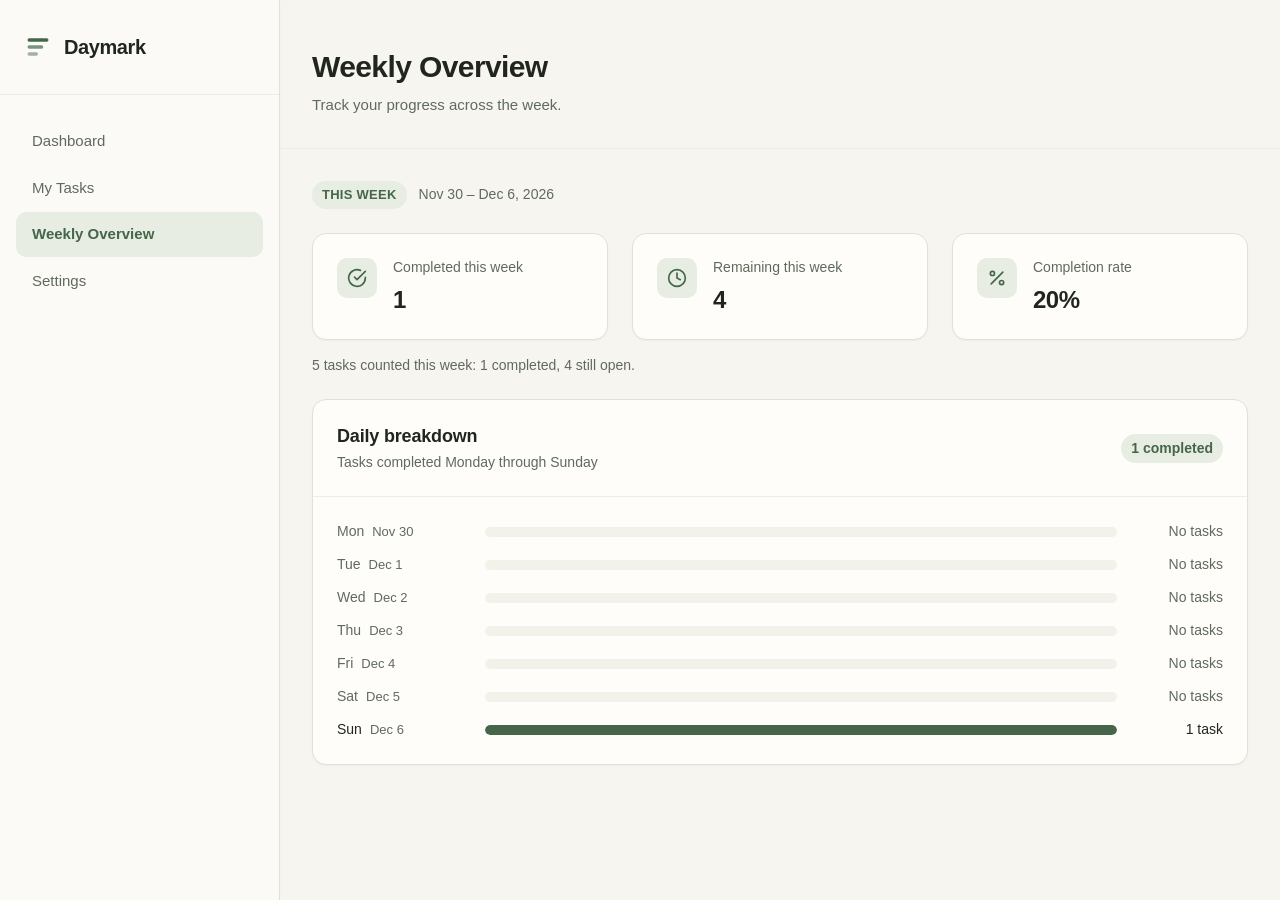
==== commit ca4dd73e: "chore: make Daymark offline-ready and document release Remove the Google Fonts dependency in favor o" ====
--- a/overview.html
+++ b/overview.html
@@ -5,9 +5,6 @@
     <meta name="viewport" content="width=device-width, initial-scale=1.0">
     <title>Weekly Overview - Daymark</title>
     <meta name="description" content="Daymark - View your weekly productivity overview.">
-    <link rel="preconnect" href="https://fonts.googleapis.com">
-    <link rel="preconnect" href="https://fonts.gstatic.com" crossorigin>
-    <link href="https://fonts.googleapis.com/css2?family=Inter:wght@400;500;600;700&display=swap" rel="stylesheet">
     <script src="js/theme.js"></script>
     <link rel="stylesheet" href="css/styles.css">
     <link rel="stylesheet" href="css/components.css">
--- a/css/styles.css
+++ b/css/styles.css
@@ -64,7 +64,7 @@
   --space-2xl: var(--space-6);
   
   /* Typography */
-  --font-family: Inter, -apple-system, BlinkMacSystemFont, 'Segoe UI', 'Roboto', 'Oxygen',
+  --font-family: -apple-system, BlinkMacSystemFont, 'Segoe UI', 'Roboto', 'Oxygen',
     'Ubuntu', 'Cantarell', 'Fira Sans', 'Droid Sans', 'Helvetica Neue',
     sans-serif;
   --font-size-xs: 0.8125rem;  /* 13px */
